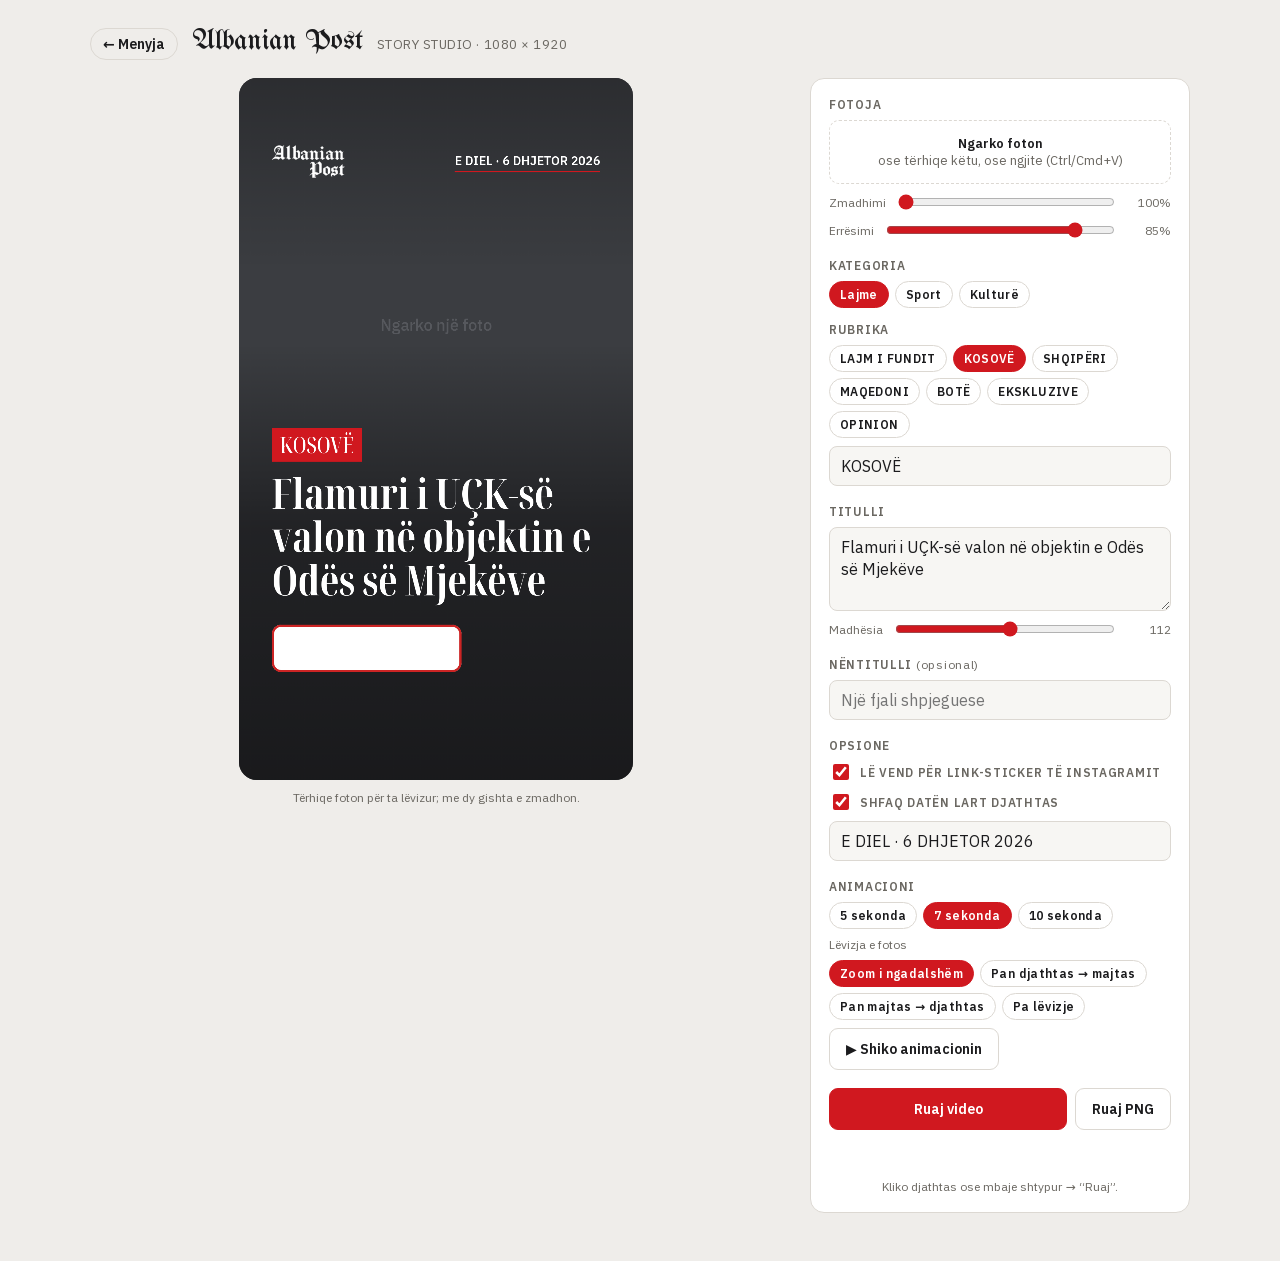
==== stories.html @ adebdda1 "Add files via upload" ====
<!doctype html>
<html lang="sq">
<meta charset="utf-8">
<meta name="viewport" content="width=device-width, initial-scale=1, viewport-fit=cover">
<title>Albanian Post Story Studio</title>
<!-- installable as an iPhone / Android home-screen app that works offline -->
<link rel="manifest" href="manifest.webmanifest">
<link rel="apple-touch-icon" href="apple-touch-icon.png">
<meta name="apple-mobile-web-app-title" content="AP Studio">
<meta name="apple-mobile-web-app-capable" content="yes">
<meta name="mobile-web-app-capable" content="yes">
<meta name="theme-color" content="#d0181f">
<link rel="stylesheet" href="fonts.css">
<style>
/* Layout: phone-shaped live preview on the left, one column of controls on the right; stacks on narrow screens */
:root{
  --bg:#efedea;--panel:#ffffff;--fg:#1b1b1d;--muted:#6b6862;--line:#dcd8d2;--field:#f7f6f3;
  --red:#d0181f;--red-ink:#ffffff;
  --ui:"IBM Plex Sans",system-ui,-apple-system,sans-serif;
  --display:"Noto Serif Display",Georgia,serif;
}
@media (prefers-color-scheme:dark){:root:not([data-theme="light"]){
  --bg:#141415;--panel:#1e1e20;--fg:#eeece8;--muted:#a19d96;--line:#343437;--field:#262628;color-scheme:dark}}
:root[data-theme="dark"]{--bg:#141415;--panel:#1e1e20;--fg:#eeece8;--muted:#a19d96;--line:#343437;--field:#262628;color-scheme:dark}
*{box-sizing:border-box}
body{background:var(--bg);color:var(--fg);font-family:var(--ui);font-size:14px;
  padding-left:max(16px,env(safe-area-inset-left,0px));padding-right:max(16px,env(safe-area-inset-right,0px));padding-top:max(20px,env(safe-area-inset-top,0px));padding-bottom:max(40px,env(safe-area-inset-bottom,0px))}
.app{max-width:1100px;margin:0 auto;display:grid;grid-template-columns:minmax(0,1fr) 380px;gap:28px;align-items:start}
@media (max-width:820px){.app{grid-template-columns:minmax(0,1fr)}}
header{max-width:1100px;margin:0 auto 18px;display:flex;align-items:baseline;gap:14px;flex-wrap:wrap}
header .mark{font-family:"UnifrakturMaguntia",serif;font-size:28px;line-height:1}
header .sub{color:var(--muted);font-size:13px;letter-spacing:.04em;text-transform:uppercase}
.stage{display:flex;flex-direction:column;align-items:center;gap:10px;position:sticky;top:calc(env(safe-area-inset-top,0px) + 16px)}
@media (max-width:820px){.stage{position:static}}
.frame{position:relative;height:min(78vh,860px);aspect-ratio:9/16;max-width:100%;border-radius:18px;overflow:hidden;background:#2a2b2e;touch-action:pan-y}
/* the page only stops scrolling under a finger once there is a photo to drag */
.frame.has-photo{touch-action:none}
/* on phones the preview stays short enough to leave room around it for scrolling to the controls */
@media (max-width:820px){.frame{height:auto;width:min(100%,420px,calc(62vh*9/16));width:min(100%,420px,calc(62svh*9/16))}}
.frame canvas{width:100%;height:100%;display:block;cursor:grab}
.frame canvas.drag{cursor:grabbing}
.guides{position:absolute;inset:0;pointer-events:none}
.guides i{position:absolute;left:0;right:0;background:repeating-linear-gradient(135deg,rgba(255,255,255,.10) 0 6px,transparent 6px 12px);border:1px dashed rgba(255,255,255,.35)}
.guides span{position:absolute;left:8px;font-size:11px;color:rgba(255,255,255,.7);font-family:var(--ui)}
.hint{color:var(--muted);font-size:12px;text-align:center}
.panel{background:var(--panel);border:1px solid var(--line);border-radius:14px;padding:18px;display:flex;flex-direction:column;gap:18px}
.group{display:flex;flex-direction:column;gap:8px}
.group>label,.lab{font-size:12px;font-weight:600;letter-spacing:.06em;text-transform:uppercase;color:var(--muted)}
input[type=text],textarea{width:100%;font:inherit;font-size:16px;color:var(--fg);background:var(--field);border:1px solid var(--line);border-radius:8px;padding:9px 11px}
textarea{resize:vertical;min-height:84px;line-height:1.35}
input:focus-visible,textarea:focus-visible,button:focus-visible,.drop:focus-visible{outline:2px solid var(--red);outline-offset:2px}
.chips{display:flex;flex-wrap:wrap;gap:6px}
.chip{font:inherit;font-size:12px;font-weight:600;letter-spacing:.03em;border:1px solid var(--line);background:transparent;color:var(--fg);border-radius:999px;padding:5px 10px;cursor:pointer}
.chip[aria-pressed=true]{background:var(--red);border-color:var(--red);color:var(--red-ink)}
.drop{border:1.5px dashed var(--line);border-radius:10px;padding:14px;text-align:center;color:var(--muted);cursor:pointer;font-size:13px}
.drop b{color:var(--fg);font-weight:600}
.row{display:flex;align-items:center;gap:10px}
.row input[type=range]{flex:1;accent-color:var(--red)}
.row output{min-width:44px;text-align:right;font-variant-numeric:tabular-nums;color:var(--muted);font-size:12px}
.toggle{display:flex;align-items:center;gap:8px;font-size:14px;cursor:pointer}
.toggle input{accent-color:var(--red);width:16px;height:16px}
.btns{display:flex;gap:8px;flex-wrap:wrap}
.btn{font:inherit;font-weight:600;border-radius:9px;padding:11px 16px;cursor:pointer;border:1px solid var(--line);background:transparent;color:var(--fg)}
.btn.primary{background:var(--red);border-color:var(--red);color:var(--red-ink);flex:1}
.small{font-size:12px;color:var(--muted)}
.linkbtn{font:inherit;font-size:12px;background:none;border:0;color:var(--muted);text-decoration:underline;cursor:pointer;padding:0}
.result{display:flex;flex-direction:column;gap:8px;align-items:center}
.result img{width:180px;border-radius:10px;border:1px solid var(--line)}
.status{font-size:13px;min-height:1em}
.back{font-size:14px;font-weight:600;color:var(--fg);text-decoration:none;border:1px solid var(--line);border-radius:999px;padding:6px 12px;align-self:center}
.inapp{font-size:13px;border:1px solid var(--red);border-radius:9px;padding:10px 12px}
/* finger-sized targets on touch screens */
@media (pointer:coarse){
  .chip{padding:10px 14px;font-size:13px}
  .toggle{min-height:40px}.toggle input{width:22px;height:22px}
  .row input[type=range]{height:32px}
}
@media (prefers-reduced-motion:reduce){*{transition:none!important}}
</style>

<header><a class="back" href="./">← Menyja</a><span class="mark">Albanian Post</span><span class="sub">Story Studio · 1080 × 1920</span></header>

<!-- shown until the script starts: file previews (Files, AirDrop, WhatsApp, Mail) don't run JavaScript -->
<div class="inapp" id="nojs" style="max-width:1100px;margin:0 auto 18px">
  <b>Kjo faqe nuk po punon këtu.</b> Je duke e parë si pamje paraprake (Files, WhatsApp, Mail…), ku fotot dhe pamja e story-t nuk funksionojnë.
  Në iPhone hape nga një <b>link</b> (adresë interneti) në <b>Safari</b> ose Chrome.
</div>

<div class="app">
  <div class="stage">
    <div class="frame" id="frame">
      <canvas id="cv" width="1080" height="1920" aria-label="Pamja e story-t"></canvas>
    </div>
    <div class="hint">Tërhiqe foton për ta lëvizur; me dy gishta e zmadhon.</div>
  </div>

  <form class="panel" id="form" autocomplete="off">
    <div class="group">
      <span class="lab">Fotoja</span>
      <div class="drop" id="drop" tabindex="0" role="button"><b>Ngarko foton</b><br>ose tërhiqe këtu, ose ngjite (Ctrl/Cmd+V)</div>
      <input type="file" id="file" accept="image/*" hidden>
      <div class="row"><span class="small">Zmadhimi</span><input type="range" id="zoom" min="100" max="300" step="1" value="100"><output id="zoomOut">100%</output></div>
      <div class="row"><span class="small">Errësimi</span><input type="range" id="shade" min="0" max="100" step="1" value="85"><output id="shadeOut">85%</output></div>
    </div>

    <div class="group">
      <span class="lab">Kategoria</span>
      <div class="chips" id="catChips"></div>
      <label for="tag" style="margin-top:6px">Rubrika</label>
      <div class="chips" id="chips"></div>
      <input type="text" id="tag" value="KOSOVË" maxlength="30">
    </div>

    <div class="group">
      <label for="title">Titulli</label>
      <textarea id="title" maxlength="140">Flamuri i UÇK-së valon në objektin e Odës së Mjekëve</textarea>
      <div class="row"><span class="small">Madhësia</span><input type="range" id="size" min="70" max="150" step="1" value="112"><output id="sizeOut">112</output></div>
    </div>

    <div class="group">
      <label for="sub">Nëntitulli <span style="text-transform:none;font-weight:400">(opsional)</span></label>
      <input type="text" id="sub" value="" maxlength="120" placeholder="Një fjali shpjeguese">
    </div>

    <div class="group">
      <span class="lab">Opsione</span>
      <label class="toggle"><input type="checkbox" id="cta" checked> Lë vend për link-sticker të Instagramit</label>
      <label class="toggle"><input type="checkbox" id="dateOn" checked> Shfaq datën lart djathtas</label>
      <input type="text" id="date" maxlength="40" aria-label="Data">
    </div>

    <div class="group">
      <span class="lab">Animacioni</span>
      <div class="chips" id="durChips"></div>
      <span class="small">Lëvizja e fotos</span>
      <div class="chips" id="motionChips"></div>
      <div class="small" id="panHint" hidden>Fotoja është në skaj nga ana ku lëviz. Tërhiqe pak në anën tjetër që pan-i të ketë vend.</div>
      <div class="btns"><button type="button" class="btn" id="play">▶ Shiko animacionin</button></div>
    </div>

    <div class="inapp" id="inapp" hidden>Je brenda Instagramit ose Facebook-ut, ku skedarët nuk ruhen dot. Hape këtë faqe në Safari ose Chrome (menyja ⋯ → “Hap në shfletues”).</div>
    <div class="btns"><button type="button" class="btn primary" id="saveVid">Ruaj video</button><button type="submit" class="btn" id="save">Ruaj PNG</button></div>
    <div class="status" id="status" role="status"></div>
    <div class="result" id="result" hidden>
      <img id="resultImg" alt="Story i gatshëm" hidden>
      <video id="resultVid" controls muted playsinline loop hidden style="width:180px;border-radius:10px;border:1px solid var(--line)"></video>
      <button type="button" class="btn primary" id="shareBtn" hidden>Ruaj në telefon</button>
      <div class="small" id="resultHint" style="text-align:center">Kliko djathtas ose mbaje shtypur → “Ruaj”.</div>
    </div>
  </form>
</div>

<script>
const W=1080,H=1920;
const $=id=>document.getElementById(id);
/* iOS 15 and older have no roundRect on canvas */
if(!CanvasRenderingContext2D.prototype.roundRect)CanvasRenderingContext2D.prototype.roundRect=function(x,y,w,h,r){
  r=Math.min(+r||0,w/2,h/2);this.moveTo(x+r,y);this.arcTo(x+w,y,x+w,y+h,r);this.arcTo(x+w,y+h,x,y+h,r);
  this.arcTo(x,y+h,x,y,r);this.arcTo(x,y,x+w,y,r);this.closePath()};
const PHONE=matchMedia("(pointer:coarse)").matches;
/* Instagram / Facebook / TikTok in-app browsers can't save files */
const INAPP=/Instagram|FBAN|FBAV|FB_IAB|TikTok|musical_ly|Line\//i.test(navigator.userAgent);
const cv=$("cv"),ctx=cv.getContext("2d");
const S={photo:null,logo:null,ox:0,oy:0};
/* each category owns one colour: tag box, CTA underline. ink = text colour on the box */
const CATS={
  lajme:{name:"Lajme",color:"#d0181f",ink:"#ffffff",outline:"#CC2424",subs:["LAJM I FUNDIT","KOSOVË","SHQIPËRI","MAQEDONI","BOTË","EKSKLUZIVE","OPINION"]},
  sport:{name:"Sport",color:"#fadb3c",ink:"#ffffff",subs:["SPORT"]},
  kulture:{name:"Kulturë",color:"#328dd1",ink:"#ffffff",subs:["KULTURË"]}
};
S.cat="lajme";
const cat=()=>CATS[S.cat];

function store(k,v){try{v==null?localStorage.removeItem(k):localStorage.setItem(k,v)}catch(e){}}
function load(k){try{return localStorage.getItem(k)}catch(e){return null}}

const chips=$("chips"),catChips=$("catChips");
function renderSubs(){
  chips.innerHTML="";
  cat().subs.forEach(t=>{const b=document.createElement("button");b.type="button";b.className="chip";b.textContent=t;
    b.onclick=()=>{$("tag").value=t;sync()};chips.appendChild(b)});
}
Object.entries(CATS).forEach(([k,c])=>{const b=document.createElement("button");b.type="button";b.className="chip";b.textContent=c.name;b.dataset.k=k;
  b.onclick=()=>{S.cat=k;renderSubs();$("tag").value=c.subs[0];sync()};catChips.appendChild(b)});

function wrap(text,maxW){
  const out=[];
  text.split(/\n/).forEach(par=>{
    const words=par.trim().split(/\s+/).filter(Boolean);let line="";
    words.forEach(w=>{const t=line?line+" "+w:w;
      if(ctx.measureText(t).width>maxW&&line){out.push(line);line=w}else line=t});
    if(line)out.push(line);
  });
  return out;
}

const DURS=[5,7,10];S.dur=7;
const clamp=v=>Math.max(0,Math.min(1,v));
/* quint ease-out for entrances, sine in-out for the photo zoom */
const ease=v=>1-Math.pow(1-clamp(v),5);
const inout=v=>(1-Math.cos(Math.PI*clamp(v)))/2;
const prog=(t,start,len)=>t===Infinity?1:ease((t-start)/len);

function drawPhoto(t){
  if(!S.photo){
    ctx.fillStyle="#3b3d41";ctx.fillRect(0,0,W,H);
    ctx.fillStyle="#56585d";ctx.font='500 44px "IBM Plex Sans",sans-serif';ctx.textAlign="center";
    ctx.fillText("Ngarko një foto",W/2,H*0.36);ctx.textAlign="left";return;
  }
  const anim=t!==Infinity,m=S.motion,q=anim?inout(t/S.dur):0;
  /* every movement starts exactly at the framing the user set by hand */
  const kb=(anim&&m==="zoom")?0.08*q:0;
  const img=S.photo;
  let base=Math.max(W/img.width,H/img.height)*(+$("zoom").value/100)*(1+kb);
  /* pans need spare width on both sides: scale up just enough that the photo never leaves the frame */
  const PAN=220;
  if(m==="rl"||m==="lr")base=Math.max(base,(W+2*PAN)/img.width);
  const dw=img.width*base,dh=img.height*base;
  const maxX=(dw-W)/2,maxY=(dh-H)/2;
  S.ox=Math.max(-maxX,Math.min(maxX,S.ox));S.oy=Math.max(-maxY,Math.min(maxY,S.oy));
  let x=S.ox;
  if(m==="rl"||m==="lr"){
    const dir=m==="rl"?1:-1;
    const from=S.ox,to=Math.max(-maxX,Math.min(maxX,S.ox-dir*PAN));
    if(!anim)$("panHint").hidden=Math.abs(to-from)>=60;
    x=from+(to-from)*q;
  }
  if(!anim&&m!=="rl"&&m!=="lr")$("panHint").hidden=true;
  ctx.drawImage(img,(W-dw)/2+x,(H-dh)/2+S.oy,dw,dh);
}

const LOGO=new Image();LOGO.onload=()=>{if(!busy)draw()};LOGO.src="[data-uri]";
/* official white logo, scaled up 1.4x in the top-left corner */
const DAYS=["E DIEL","E HËNË","E MARTË","E MËRKURË","E ENJTE","E PREMTE","E SHTUNË"];
const MONTHS=["JANAR","SHKURT","MARS","PRILL","MAJ","QERSHOR","KORRIK","GUSHT","SHTATOR","TETOR","NËNTOR","DHJETOR"];
function today(){const d=new Date();return `${DAYS[d.getDay()]} · ${d.getDate()} ${MONTHS[d.getMonth()]} ${d.getFullYear()}`}

/* date top-right, aligned with the logo: letters type in, then a category-coloured line draws in from the right */
function drawDate(t){
  const txt=$("date").value.trim().toUpperCase();
  if(!$("dateOn").checked||!txt)return;
  ctx.font='600 34px "IBM Plex Sans",sans-serif';ctx.textBaseline="alphabetic";
  const full=ctx.measureText(txt).width,R=W-90,x=R-full,y=238;
  const pw=prog(t,0.35,1.1);
  ctx.fillStyle="#fff";ctx.globalAlpha=1;
  ctx.save();ctx.beginPath();ctx.rect(x-4,y-44,(full+8)*pw,64);ctx.clip();
  ctx.globalAlpha=pw;ctx.fillText(txt,x+(1-pw)*30,y);ctx.restore();ctx.globalAlpha=1;
  const p=prog(t,0.9,1.0);
  ctx.fillStyle=cat().color;ctx.fillRect(R-full*p,y+16,full*p,4);
}

function drawLogo(){
  if(!(LOGO.complete&&LOGO.naturalWidth))return;
  const k=1.4;ctx.imageSmoothingEnabled=true;ctx.imageSmoothingQuality="high";
  ctx.drawImage(LOGO,84,180,LOGO.naturalWidth*k,LOGO.naturalHeight*k);
}

/* t = seconds into the animation; Infinity = finished frame (PNG and editing) */
function draw(t=Infinity){
  ctx.clearRect(0,0,W,H);
  ctx.globalAlpha=1;
  drawPhoto(t);
  const sh=(+$("shade").value/100)*(0.35+0.65*prog(t,0,1.4));
  const g=ctx.createLinearGradient(0,H*0.38,0,H);
  g.addColorStop(0,"rgba(20,20,22,0)");g.addColorStop(0.42,`rgba(20,20,22,${0.75*sh})`);g.addColorStop(1,`rgba(20,20,22,${sh})`);
  ctx.fillStyle=g;ctx.fillRect(0,H*0.38,W,H*0.62);
  const tg=ctx.createLinearGradient(0,0,0,520);
  tg.addColorStop(0,`rgba(20,20,22,${0.45*sh})`);tg.addColorStop(1,"rgba(20,20,22,0)");
  ctx.fillStyle=tg;ctx.fillRect(0,0,W,520);
  ctx.globalAlpha=prog(t,0.1,1.2);
  drawLogo();
  ctx.globalAlpha=1;
  drawDate(t);

  const X=90,maxW=W-180,size=+$("size").value,lh=size*1.06;
  ctx.font=`700 ${size}px "Noto Serif Display",Georgia,serif`;
  const lines=wrap($("title").value,maxW);
  const sub=$("sub").value.trim(),cta=$("cta").checked;
  ctx.font='400 44px "IBM Plex Sans",sans-serif';
  const subLines=sub?wrap(sub,maxW):[];

  /* timeline: tag 0.3s, headline lines from 0.7s, subtitle and CTA after */
  const lineStart=i=>0.75+i*0.12;
  const subStart=lineStart(lines.length)+0.2;

  let y=H-330;
  if(cta){
    /* solid placeholder for the Instagram link sticker, visible from the first frame and in every export */
    const bw=520,bh=130,by=y-95;
    ctx.fillStyle="#ffffff";ctx.beginPath();ctx.roundRect(X,by,bw,bh,26);ctx.fill();
    ctx.strokeStyle=cat().outline||cat().color;ctx.lineWidth=6;ctx.beginPath();ctx.roundRect(X+3,by+3,bw-6,bh-6,23);ctx.stroke();
    y-=175;
  }
  if(subLines.length){
    const p=prog(t,subStart,1.0);
    ctx.font='400 44px "IBM Plex Sans",sans-serif';ctx.fillStyle="rgba(255,255,255,.82)";
    ctx.globalAlpha=p;
    for(let i=subLines.length-1;i>=0;i--){ctx.fillText(subLines[i],X,y+(1-p)*24);y-=60}
    ctx.globalAlpha=1;
    y-=34;
  }
  ctx.font=`700 ${size}px "Noto Serif Display",Georgia,serif`;ctx.fillStyle="#fff";
  for(let i=lines.length-1;i>=0;i--){
    const p=prog(t,lineStart(i),1.1);
    ctx.globalAlpha=p;ctx.fillText(lines[i],X,y+(1-p)*size*0.35);
    y-=lh;
  }
  ctx.globalAlpha=1;
  const tag=$("tag").value.trim().toUpperCase();
  if(tag){
    ctx.font='500 62px "Noto Serif Display",Georgia,serif';
    const tw=ctx.measureText(tag).width,th=92,ty=y+lh-size*0.82-th-36;
    const pb=prog(t,0.25,0.9),pt=prog(t,0.5,0.8);
    ctx.fillStyle=cat().color;ctx.fillRect(X,ty,(tw+44)*pb,th);
    ctx.save();ctx.beginPath();ctx.rect(X,ty,(tw+44)*pb,th);ctx.clip();
    ctx.globalAlpha=pt;ctx.fillStyle=cat().ink;ctx.fillText(tag,X+22,ty+th-24);
    ctx.restore();
  }
}

/* plays the animation on the canvas; resolves when done */
let anim=null;
function play(){
  if(anim)cancelAnimationFrame(anim.raf);
  return new Promise(res=>{
    const t0=performance.now();
    const step=now=>{
      const t=(now-t0)/1000;
      draw(Math.min(t,S.dur));
      if(t<S.dur)anim.raf=requestAnimationFrame(step);else{anim=null;res()}
    };
    anim={raf:requestAnimationFrame(step)};
  });
}

function pickType(){
  const types=["video/mp4;codecs=avc1.42E01F","video/mp4;codecs=avc1","video/mp4","video/webm;codecs=vp9","video/webm"];
  return types.find(m=>window.MediaRecorder&&MediaRecorder.isTypeSupported(m));
}

async function recordVideo(){
  S.exporting=true;
  try{return await recordVideoInner()}finally{S.exporting=false}
}
async function recordVideoInner(){
  const type=pickType();
  if(!type||!cv.captureStream)throw new Error("unsupported");
  /* phones record live from the screen: 30 fps keeps up, the screen stays awake, and leaving the page aborts */
  const stream=cv.captureStream(PHONE?30:60);
  const rec=new MediaRecorder(stream,{mimeType:type,videoBitsPerSecond:10_000_000});
  const chunks=[];rec.ondataavailable=e=>{if(e.data.size)chunks.push(e.data)};
  const done=new Promise(r=>rec.onstop=r);
  let lock=null,left=false;
  try{lock=await navigator.wakeLock?.request("screen")}catch(e){}
  const onVis=()=>{if(document.hidden)left=true};
  document.addEventListener("visibilitychange",onVis);
  try{
    draw(0);
    rec.start(250);
    await play();
    await new Promise(r=>setTimeout(r,300));
    rec.stop();await done;
  }finally{
    stream.getTracks().forEach(tr=>tr.stop());
    document.removeEventListener("visibilitychange",onVis);
    lock?.release().catch(()=>{});
  }
  if(left)throw new Error("left");
  return {blob:new Blob(chunks,{type:type.split(";")[0]}),ext:type.startsWith("video/mp4")?"mp4":"webm"};
}

function sync(){
  $("zoomOut").textContent=$("zoom").value+"%";
  $("shadeOut").textContent=$("shade").value+"%";
  $("sizeOut").textContent=$("size").value;
  const cur=$("tag").value.trim().toUpperCase();
  [...chips.children].forEach(c=>c.setAttribute("aria-pressed",c.textContent===cur));
  document.documentElement.style.setProperty("--red",cat().color);
  document.documentElement.style.setProperty("--red-ink",cat().ink);
  [...catChips.children].forEach(c=>{const on=c.dataset.k===S.cat,col=CATS[c.dataset.k];c.setAttribute("aria-pressed",on);
    c.style.background=on?col.color:"";c.style.borderColor=on?col.color:"";c.style.color=on?col.ink:""});
  [...$("durChips").children].forEach(c=>c.setAttribute("aria-pressed",+c.dataset.d===S.dur));
  [...$("motionChips").children].forEach(c=>c.setAttribute("aria-pressed",c.dataset.m===S.motion));
  if(!busy)draw();
  store("aps-draft",JSON.stringify({cat:S.cat,tag:$("tag").value,title:$("title").value,sub:$("sub").value,size:$("size").value,shade:$("shade").value,cta:$("cta").checked}));
}

function readImage(file,cb){
  if(!file||!file.type.startsWith("image/"))return;
  const r=new FileReader();r.onload=()=>{const i=new Image();i.onload=()=>cb(i,r.result);i.src=r.result};r.readAsDataURL(file);
}
function setPhoto(file){readImage(file,i=>{S.photo=i;S.ox=0;S.oy=0;$("zoom").value=100;$("result").hidden=true;$("frame").classList.add("has-photo");sync()})}

$("drop").onclick=()=>$("file").click();
$("drop").onkeydown=e=>{if(e.key==="Enter"||e.key===" "){e.preventDefault();$("file").click()}};
$("file").onchange=e=>setPhoto(e.target.files[0]);
["dragover","drop"].forEach(ev=>document.addEventListener(ev,e=>{e.preventDefault();if(ev==="drop")setPhoto(e.dataTransfer.files[0])}));
document.addEventListener("paste",e=>{const f=[...(e.clipboardData?.files||[])][0];if(f)setPhoto(f)});


/* one finger (or the mouse) drags the photo, two fingers pinch the zoom slider */
let drag=null,pinch=null;const pts=new Map();
const gap=()=>{const [a,b]=[...pts.values()];return Math.hypot(a.x-b.x,a.y-b.y)||1};
cv.addEventListener("pointerdown",e=>{
  if(!S.photo||busy)return;
  cv.setPointerCapture(e.pointerId);pts.set(e.pointerId,{x:e.clientX,y:e.clientY});
  if(pts.size===2){drag=null;pinch={d:gap(),z:+$("zoom").value}}
  else if(pts.size===1){drag={x:e.clientX,y:e.clientY,ox:S.ox,oy:S.oy};cv.classList.add("drag")}
});
cv.addEventListener("pointermove",e=>{
  if(!pts.has(e.pointerId))return;
  pts.set(e.pointerId,{x:e.clientX,y:e.clientY});
  if(pinch&&pts.size>=2){$("zoom").value=Math.round(Math.max(100,Math.min(300,pinch.z*gap()/pinch.d)));sync();return}
  if(!drag)return;
  const k=W/cv.getBoundingClientRect().width;S.ox=drag.ox+(e.clientX-drag.x)*k;S.oy=drag.oy+(e.clientY-drag.y)*k;draw();
});
/* pointercancel too: iOS cancels touches on system gestures, which used to leave the photo stuck to the finger */
const endPtr=e=>{pts.delete(e.pointerId);if(pts.size<2)pinch=null;if(!pts.size){drag=null;cv.classList.remove("drag")}};
cv.addEventListener("pointerup",endPtr);cv.addEventListener("pointercancel",endPtr);

$("form").addEventListener("input",sync);
$("form").addEventListener("change",sync);

const MOTIONS=[["zoom","Zoom i ngadalshëm"],["rl","Pan djathtas → majtas"],["lr","Pan majtas → djathtas"],["none","Pa lëvizje"]];
S.motion="zoom";
MOTIONS.forEach(([k,label])=>{const b=document.createElement("button");b.type="button";b.className="chip";b.textContent=label;b.dataset.m=k;
  b.onclick=()=>{S.motion=k;sync()};$("motionChips").appendChild(b)});
const durChips=$("durChips");
DURS.forEach(d=>{const b=document.createElement("button");b.type="button";b.className="chip";b.textContent=d+" sekonda";
  b.onclick=()=>{S.dur=d;sync()};b.dataset.d=d;durChips.appendChild(b)});

let busy=false;
$("play").onclick=async()=>{if(busy)return;busy=true;await play();busy=false;draw()};

$("saveVid").onclick=async()=>{
  if(busy)return;busy=true;
  const st=$("status");st.textContent=`Duke regjistruar videon (${S.dur} s)… mos e mbyll faqen.`;
  try{const {blob,ext}=await recordVideo();busy=false;draw();await saveFile(blob,ext)}
  catch(err){busy=false;draw();st.textContent=err?.message==="left"
    ?"Regjistrimi u ndërpre sepse u largove nga faqja. Provo sërish dhe mbaje ekranin hapur."
    :"Ky shfletues nuk mund të regjistrojë video. Provo Chrome ose Safari të përditësuar."}
};

$("form").addEventListener("submit",async e=>{
  e.preventDefault();
  if(busy)return;
  $("status").textContent="Duke përgatitur…";
  S.exporting=true;draw();
  const blob=await new Promise(r=>cv.toBlob(r,"image/png"));
  S.exporting=false;draw();
  await saveFile(blob,"png");
});

/* on phones the share sheet is the way into Photos ("Save Image" / "Save Video"); a plain download lands in Files */
function canShareFile(file){try{return !!(navigator.canShare&&navigator.canShare({files:[file]}))}catch(e){return false}}
async function shareFile(file){
  const st=$("status");
  try{await navigator.share({files:[file]});st.textContent="U ruajt: "+file.name;return true}
  catch(err){if(err?.name==="AbortError"){st.textContent="Ruajtja u anulua.";return true}return false}
}

async function saveFile(blob,ext){
  const st=$("status");$("result").hidden=true;
  const slug=($("title").value.toLowerCase().normalize("NFD").replace(/[\u0300-\u036f]/g,"").replace(/[^a-z0-9]+/g,"-").replace(/^-|-$/g,"").slice(0,40))||"story";
  const name=`albanianpost-${slug}.${ext}`;
  const file=new File([blob],name,{type:blob.type});
  const share=PHONE&&canShareFile(file);
  const showFallback=()=>{
    const url=URL.createObjectURL(blob),isImg=ext==="png";
    $("resultImg").hidden=!isImg;$("resultVid").hidden=isImg;
    if(isImg)$("resultImg").src=url;else{$("resultVid").src=url;$("resultVid").play().catch(()=>{})}
    $("shareBtn").hidden=!share;$("shareBtn").onclick=()=>shareFile(file);
    $("resultHint").hidden=share&&!isImg;
    $("resultHint").textContent=PHONE?"Ose mbaje shtypur foton → “Ruaj”.":"Kliko djathtas ose mbaje shtypur → “Ruaj”.";
    $("result").hidden=false;
  };
  const downloads=window.claude?.use?await window.claude.use("downloads"):undefined;
  if(downloads){
    try{await downloads.save({filename:name,data:blob});st.textContent="U ruajt: "+name}
    catch(err){if(err?.code==="declined")st.textContent="Ruajtja u anulua.";else{st.textContent="Ruaje më poshtë.";showFallback()}}
  }else if(share){
    /* the share sheet needs a fresh tap; after a 5–10 s recording that tap has expired, so offer a button */
    if(await shareFile(file))return;
    st.textContent="Shtyp “Ruaj në telefon” më poshtë.";showFallback();
  }else if(downloads===undefined){
    const a=document.createElement("a");a.href=URL.createObjectURL(blob);a.download=name;a.click();st.textContent="U ruajt: "+name;
  }else{st.textContent="Ruaje më poshtë.";showFallback()}
  if(ext==="webm")st.textContent+=" Ky shfletues e ruan si WebM; për MP4 përdor Chrome të ri ose Safari.";
}

(function init(){
  try{const d=JSON.parse(load("aps-draft")||"null");if(d){if(CATS[d.cat])S.cat=d.cat;$("tag").value=d.tag??"KOSOVË";$("title").value=d.title??"";$("sub").value=d.sub??"";$("size").value=d.size??112;$("shade").value=d.shade??85;$("cta").checked=d.cta!==false}}catch(e){}
  store("aps-logo",null);$("date").value=today();renderSubs();sync();
  $("inapp").hidden=!INAPP;
  Promise.all([
    document.fonts.load('700 100px "Noto Serif Display"',"ËÇë"),
    document.fonts.load('500 60px "Noto Serif Display"',"KOSOVË"),
    document.fonts.load('600 36px "IBM Plex Sans"',"LEXO MË")
  ]).catch(()=>{}).then(()=>{if(!busy)draw()});
  document.fonts.ready.then(()=>{if(!busy)draw()});
  $("nojs").remove();
  /* offline copy of the app (needs https; localhost for testing) */
  if("serviceWorker" in navigator&&(location.protocol==="https:"||location.hostname==="localhost"))
    navigator.serviceWorker.register("sw.js").catch(()=>{});
})();
</script>
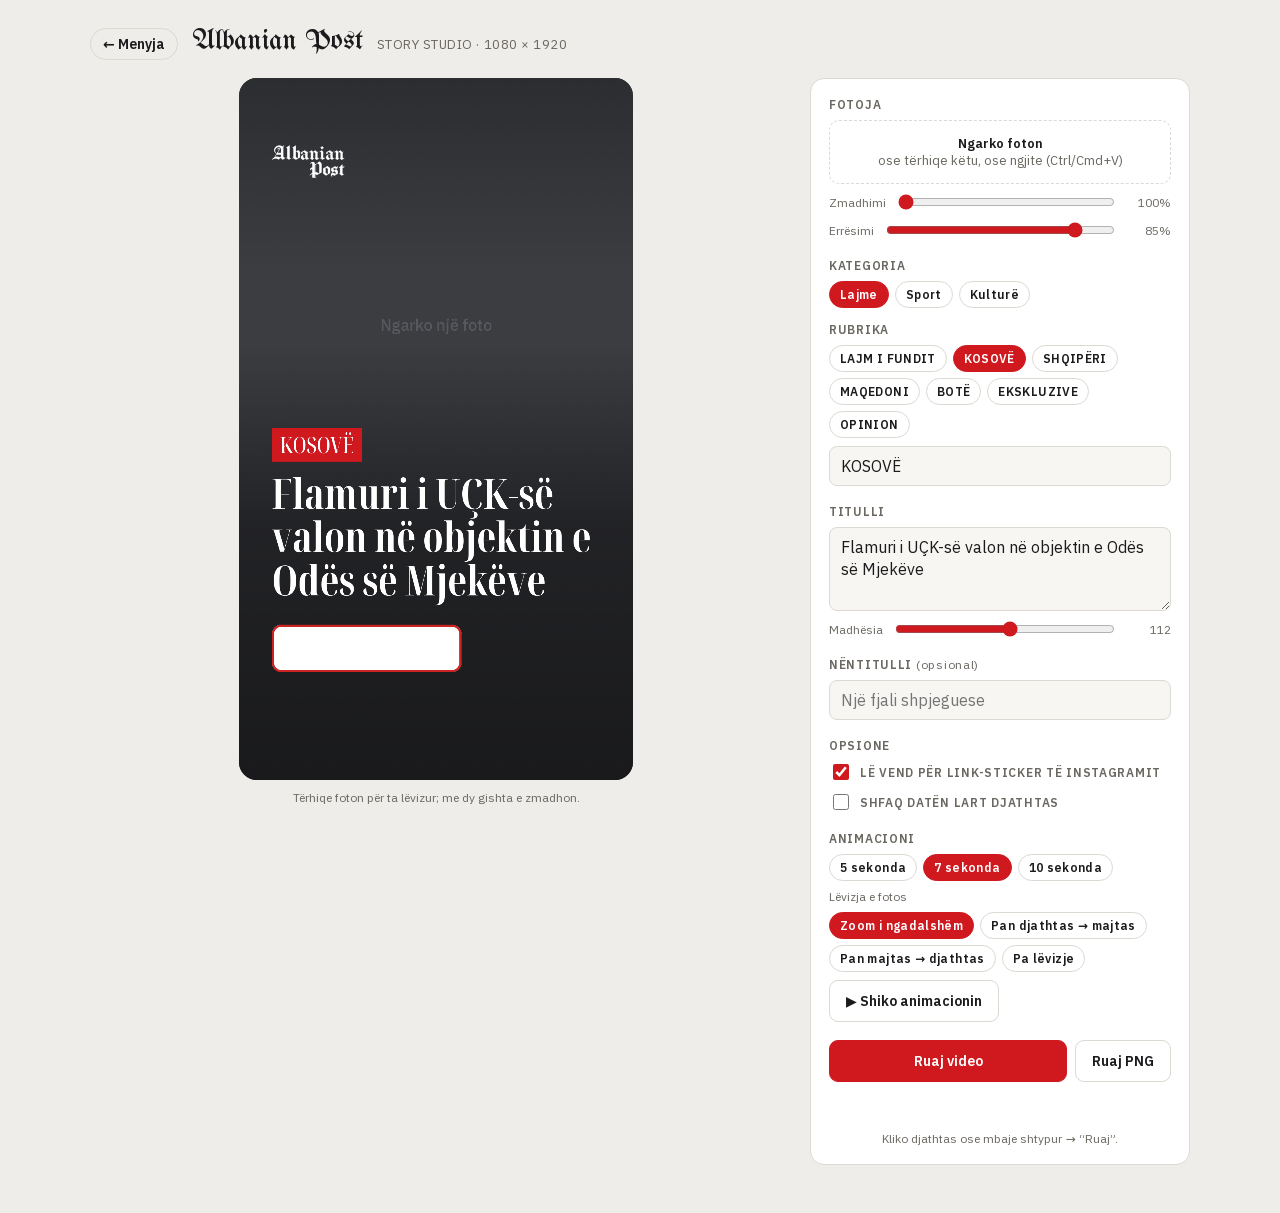
==== commit 7925ae89: "Stories: date off by default, always today's date - "Shfaq datën lart djathtas" now starts unchecked" ====
--- a/stories.html
+++ b/stories.html
@@ -125,8 +125,8 @@
     <div class="group">
       <span class="lab">Opsione</span>
       <label class="toggle"><input type="checkbox" id="cta" checked> Lë vend për link-sticker të Instagramit</label>
-      <label class="toggle"><input type="checkbox" id="dateOn" checked> Shfaq datën lart djathtas</label>
-      <input type="text" id="date" maxlength="40" aria-label="Data">
+      <label class="toggle"><input type="checkbox" id="dateOn"> Shfaq datën lart djathtas</label>
+      <input type="text" id="date" maxlength="40" aria-label="Data" hidden>
     </div>
 
     <div class="group">
@@ -491,6 +491,13 @@
 (function init(){
   try{const d=JSON.parse(load("aps-draft")||"null");if(d){if(CATS[d.cat])S.cat=d.cat;$("tag").value=d.tag??"KOSOVË";$("title").value=d.title??"";$("sub").value=d.sub??"";$("size").value=d.size??112;$("shade").value=d.shade??85;$("cta").checked=d.cta!==false}}catch(e){}
   store("aps-logo",null);$("date").value=today();renderSubs();sync();
+  /* the date is off until asked for; it is today's date, kept current (reopening the app, midnight) unless typed over */
+  let dateAuto=true;
+  $("dateOn").addEventListener("change",()=>{$("date").hidden=!$("dateOn").checked;refreshDate()});
+  $("date").addEventListener("input",()=>{const v=$("date").value.trim();dateAuto=!v||v.toUpperCase()===today().toUpperCase();if(!v)$("date").value=today()});
+  function refreshDate(){if(dateAuto&&$("date").value!==today()){$("date").value=today();if(!busy)draw()}}
+  document.addEventListener("visibilitychange",()=>{if(!document.hidden)refreshDate()});
+  addEventListener("focus",refreshDate);setInterval(refreshDate,60000);
   $("inapp").hidden=!INAPP;
   Promise.all([
     document.fonts.load('700 100px "Noto Serif Display"',"ËÇë"),
--- a/fonts.css
+++ b/fonts.css
@@ -20,7 +20,7 @@
 @font-face {
   font-family: 'Noto Serif Display';
   font-style: normal;
-  font-weight: 500 700;
+  font-weight: 500 900;
   font-stretch: 62.5%;
   font-display: swap;
   src: url([data-uri]) format('woff2');
@@ -29,7 +29,7 @@
 @font-face {
   font-family: 'Noto Serif Display';
   font-style: normal;
-  font-weight: 500 700;
+  font-weight: 500 900;
   font-stretch: 62.5%;
   font-display: swap;
   src: url([data-uri]) format('woff2');
@@ -43,3 +43,12 @@
   src: url([data-uri]